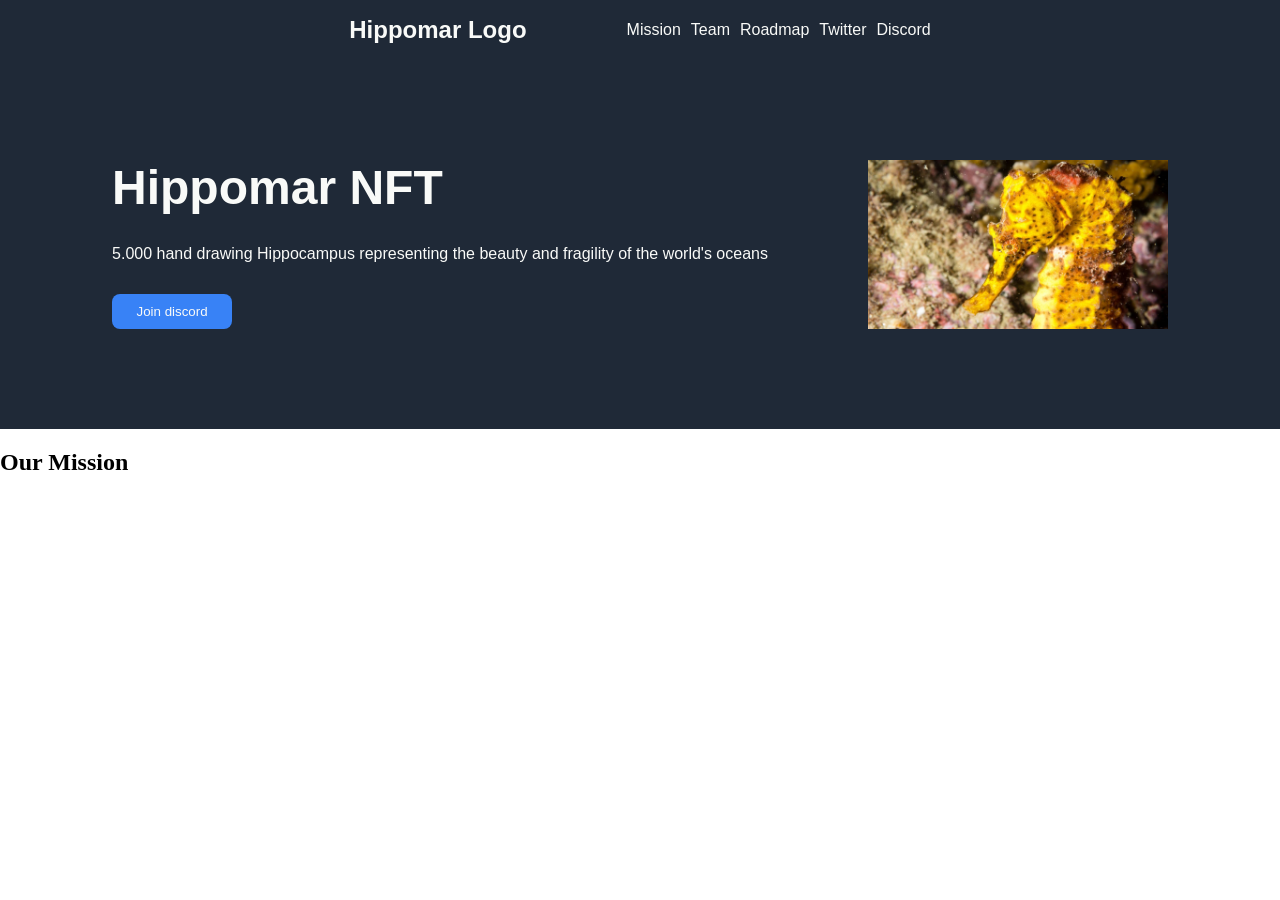
==== index.html @ c5e84b54 "Add the first two sections in the main page" ====
<!DOCTYPE html>
<html lang="en">
<head>
    <meta charset="UTF-8">
    <link rel="stylesheet" href="./css/style.css">
    <meta name="viewport" content="width=device-width, initial-scale=1.0">
    <title>Hippomar NFT</title>
</head>
<body>
    <div class="header">
        <div class="header-logo">Hippomar Logo</div>
        <ul class="menu-header">
            <li><a href="#mission">Mission</a></li>
            <li><a href="#team">Team</a></li>
            <li><a href="#roadmap">Roadmap</a></li>
            <li><a href="https://twitter.com/hippomarnft" target="_blank">Twitter</a></li>
            <li><a href="https://discord.gg/rsWvS7sZ" target="_blank">Discord</a></li>
        </ul>
    </div>
    <div class="content">
        <div class="sub-header">
          <div class="left-sub-header"> 
            <h1>Hippomar NFT</h1>
            <div class="description">5.000 hand drawing Hippocampus representing the beauty and fragility of the world's oceans</div>
            <button class="discord-button">Join discord</button>
          </div> 
          <img src="./img/seahorse.jpg">
        </div>
        <div id="mission" class="mission">
          <h2>Our Mission</h2>
          <img>
        </div>
        <div id="team" class="team"></div>
        <div id="roadmap" class="roadmap"></div>
        
    </div>
    <div class="footer">

    </div>
</body>
</html>
---- css/style.css ----
body{
  display: flex;
  min-height: 100vh;
  margin: 0;
  flex-direction: column;
  min-width: 100vh
}

.content{
  display: flex;
  flex-direction: column;
}

a{
  text-decoration: none;
  color: #F9FAF8;
}

ul{
  list-style-type: none;
}

.header{
  background-color: #1F2937;
  height: 60px;
  display: flex;
  justify-content: center;
  align-items: center;
}

h1{
  margin: 0;
}

.menu-header{
    display: flex;
    padding: 0 100px;
    justify-content: space-between;
    gap: 10px;
}

.header-logo{
    color: #F9FAF8;
    margin-left: 100px;
    font-size: 24px;
    font-weight: 700;
}

.sub-header{
    background-color: #1F2937;
    display: flex;
    justify-content: center;
    padding: 100px;
}

img{
  width: 300px;
}

button{
  border: none;
  border-radius: 8px;
  background-color: #3882F6;
  color: #F9FAF8;
  padding: 10px;
  width: 120px;
}

.left-sub-header{
    margin-right: 100px;
    display: flex;
    flex-direction: column;
    justify-content: space-between;
    gap: 10px;
}
h1,
.description,
.menu-header,
.header-logo{
    color: #F9FAF8;
    font-family: Verdana, Geneva, Tahoma, sans-serif ;
}

h1{
  font-size: 48px;
  font-weight: 900;
}
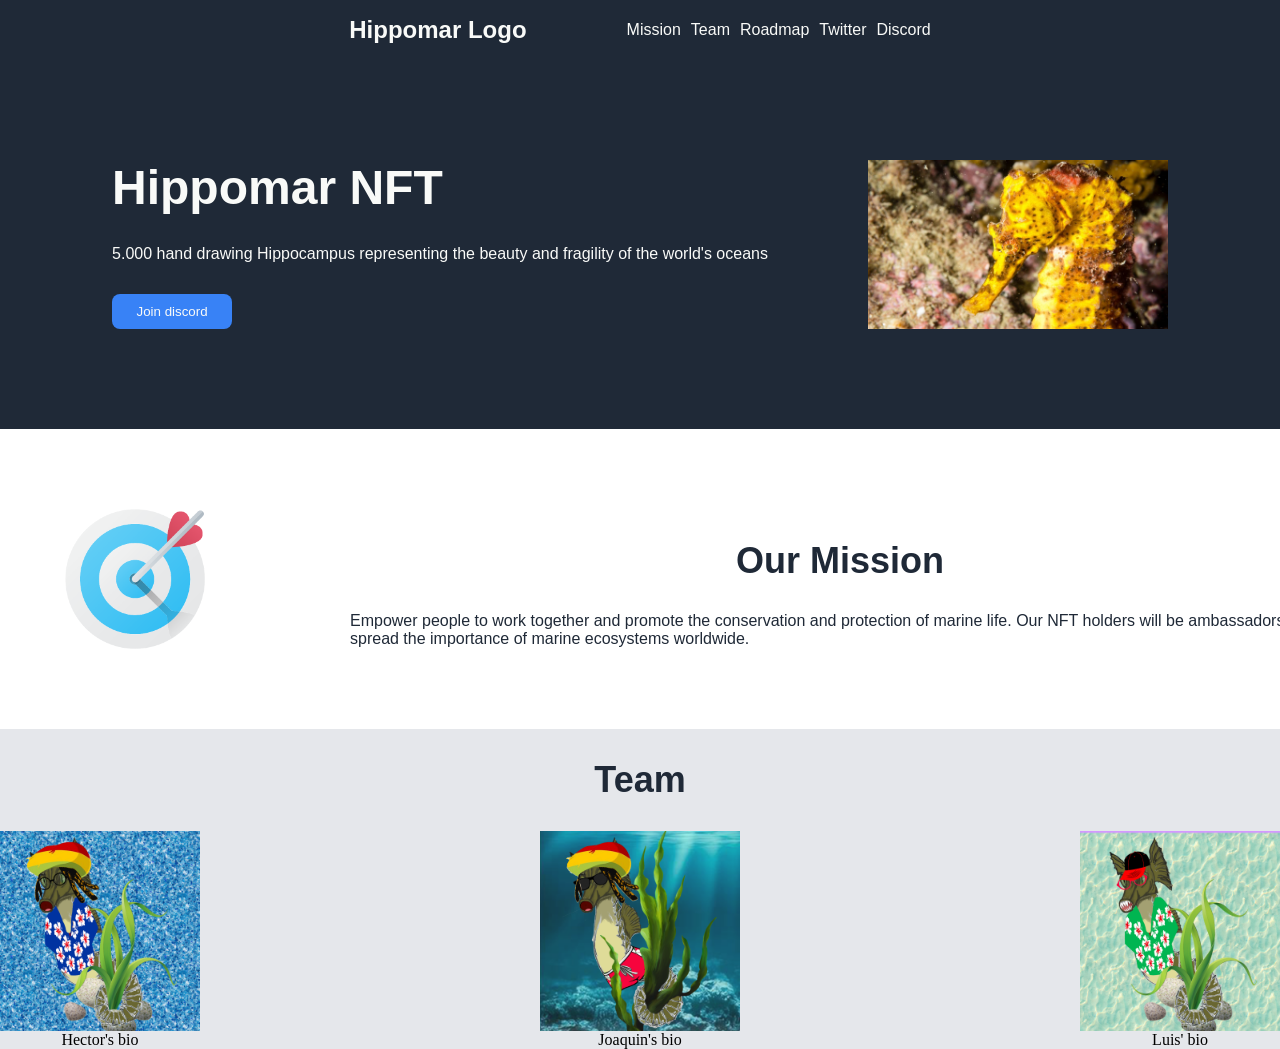
==== commit 29b4347c: "Add new section and profile images from members of the team" ====
--- a/index.html
+++ b/index.html
@@ -24,15 +24,33 @@
             <div class="description">5.000 hand drawing Hippocampus representing the beauty and fragility of the world's oceans</div>
             <button class="discord-button">Join discord</button>
           </div> 
-          <img src="./img/seahorse.jpg">
+          <img src="./img/seahorse.jpg" class="seahorse-img">
         </div>
         <div id="mission" class="mission">
-          <h2>Our Mission</h2>
-          <img>
+          <img src="./img/mission.png" class="mission-img">
+          <div class="mission-sub-container">
+            <h2>Our Mission</h2>
+            <div class="mission-statement">Empower people to work together and promote the conservation and protection of marine life. Our NFT holders will be ambassadors to spread the importance of marine ecosystems worldwide.</div>
+          </div>
         </div>
-        <div id="team" class="team"></div>
-        <div id="roadmap" class="roadmap"></div>
-        
+        <div id="team" class="team">
+          <h2>Team</h2>
+          <div class="pics-container">
+            <div class="pic-bio">
+              <img src="./img/hector.png" class="team-pics">
+              <div class="bio">Hector's bio</div>
+            </div>
+            <div class="pic-bio">
+              <img src="./img/joaquin.png" class="team-pics">
+              <div class="bio">Joaquin's bio</div>
+            </div>
+            <div class="pic-bio">
+              <img src="./img/luis.png" class="team-pics">
+              <div class="bio">Luis' bio</div>
+            </div>
+          </div>
+        </div>
+        <div id="roadmap" class="roadmap"></div> 
     </div>
     <div class="footer">
 
--- a/css/style.css
+++ b/css/style.css
@@ -53,7 +53,7 @@
     padding: 100px;
 }
 
-img{
+.seahorse-img{
   width: 300px;
 }
 
@@ -86,3 +86,55 @@
   font-weight: 900;
 }
 
+.mission{
+  display: flex;
+  margin: -50px;
+}
+
+.mission-img{
+  width: 400px;
+}
+
+.mission-sub-container{
+  display: flex;
+  flex-direction: column;
+  justify-content: center;
+  align-items: center;
+
+}
+
+h2,
+.mission-statement{
+  color: #1F2937;
+  font-family: Verdana, Geneva, Tahoma, sans-serif ;
+}
+
+h2{
+  font-size: 36px;
+  font-weight: 900;
+  text-align: center;
+}
+
+.team{
+  background-color: #E5E7EB;
+}
+
+.team-pics{
+  width: 200px;
+}
+
+.pics-container{
+  display: flex;
+  justify-content: space-between;
+}
+
+.pic-bio{
+  display: flex;
+  flex-direction: column;
+  align-items: center;
+}
+
+
+
+
+
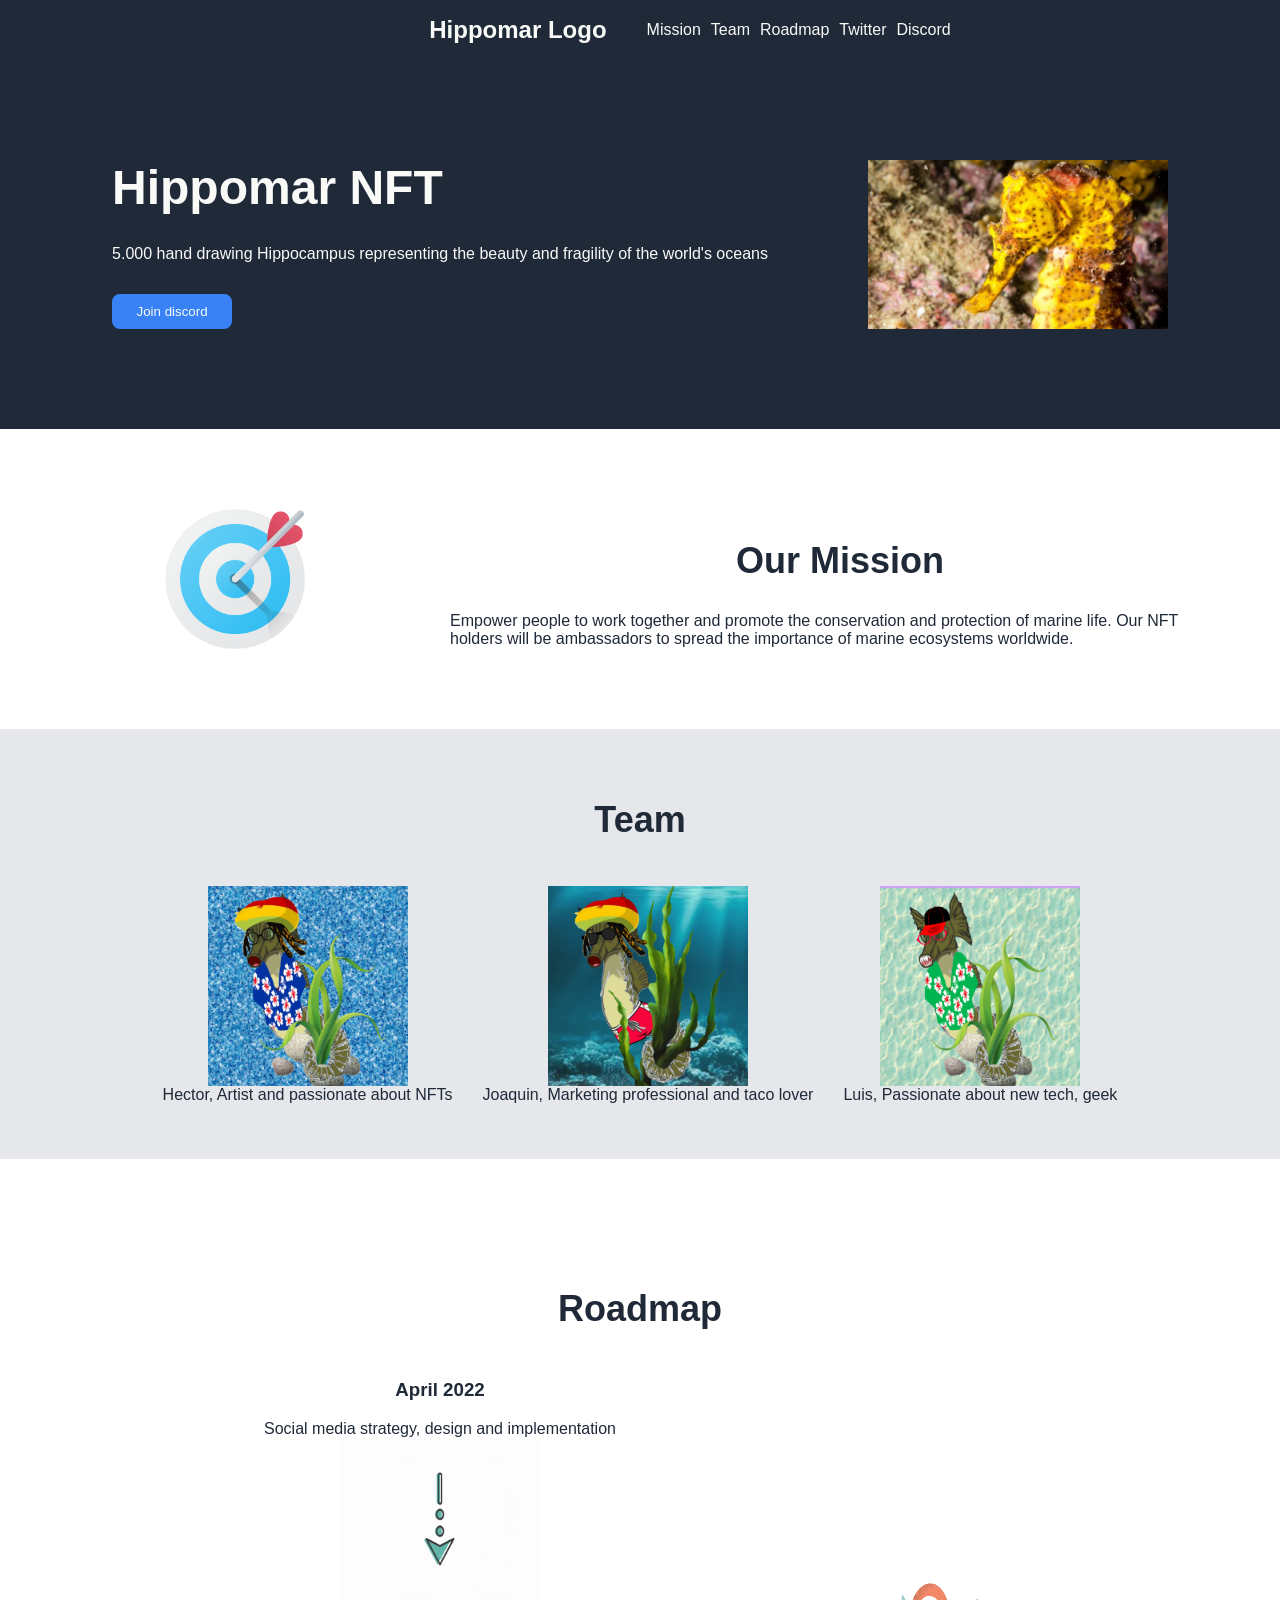
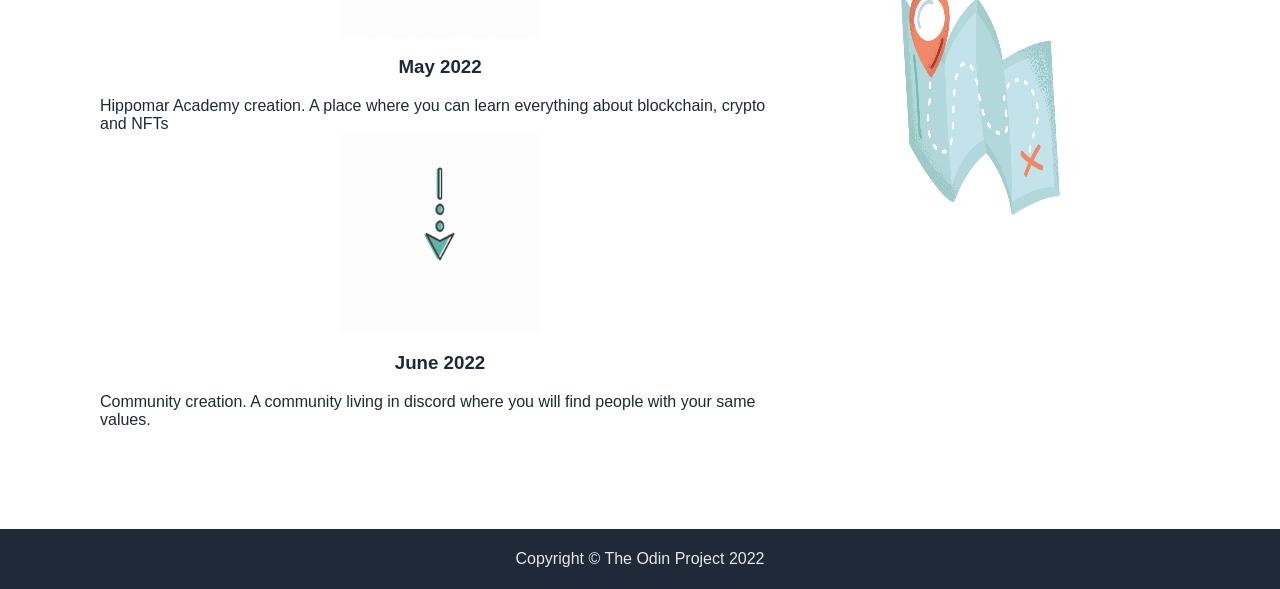
==== commit fb23ae8a: "add new sections roadmap, footer and finishing details" ====
--- a/index.html
+++ b/index.html
@@ -18,42 +18,60 @@
         </ul>
     </div>
     <div class="content">
-        <div class="sub-header">
-          <div class="left-sub-header"> 
-            <h1>Hippomar NFT</h1>
-            <div class="description">5.000 hand drawing Hippocampus representing the beauty and fragility of the world's oceans</div>
-            <button class="discord-button">Join discord</button>
-          </div> 
-          <img src="./img/seahorse.jpg" class="seahorse-img">
+      <div class="sub-header">
+        <div class="left-sub-header"> 
+          <h1>Hippomar NFT</h1>
+          <div class="description">5.000 hand drawing Hippocampus representing the beauty and fragility of the world's oceans</div>
+          <button class="discord-button">Join discord</button>
+        </div> 
+        <img src="./img/seahorse.jpg" class="seahorse-img">
+      </div>
+      <div id="mission" class="mission">
+        <img src="./img/mission.png" class="mission-img">
+        <div class="mission-sub-container">
+          <h2>Our Mission</h2>
+          <div class="mission-statement">Empower people to work together and promote the conservation and protection of marine life. Our NFT holders will be ambassadors to spread the importance of marine ecosystems worldwide.</div>
         </div>
-        <div id="mission" class="mission">
-          <img src="./img/mission.png" class="mission-img">
-          <div class="mission-sub-container">
-            <h2>Our Mission</h2>
-            <div class="mission-statement">Empower people to work together and promote the conservation and protection of marine life. Our NFT holders will be ambassadors to spread the importance of marine ecosystems worldwide.</div>
+      </div>
+      <div id="team" class="team">
+        <h2>Team</h2>
+        <div class="pics-container">
+          <div class="pic-bio">
+            <img src="./img/hector.png" class="team-pics">
+            <div class="bio">Hector, Artist and passionate about NFTs</div>
+          </div>
+          <div class="pic-bio">
+            <img src="./img/joaquin.png" class="team-pics">
+            <div class="bio">Joaquin, Marketing professional and taco lover</div>
+          </div>
+          <div class="pic-bio">
+            <img src="./img/luis.png" class="team-pics">
+            <div class="bio">Luis, Passionate about new tech, geek</div>
           </div>
         </div>
-        <div id="team" class="team">
-          <h2>Team</h2>
-          <div class="pics-container">
-            <div class="pic-bio">
-              <img src="./img/hector.png" class="team-pics">
-              <div class="bio">Hector's bio</div>
-            </div>
-            <div class="pic-bio">
-              <img src="./img/joaquin.png" class="team-pics">
-              <div class="bio">Joaquin's bio</div>
-            </div>
-            <div class="pic-bio">
-              <img src="./img/luis.png" class="team-pics">
-              <div class="bio">Luis' bio</div>
-            </div>
+      </div>
+      <div id="roadmap" class="roadmap">
+        <h2>Roadmap</h2>
+        <div class="roadmap-sub-container">
+          <div class="roadmap-sub-left">
+            
+            <h3 class="roadmap-title">April 2022</h3>
+            <div class="roadmap-desc">Social media strategy, design and implementation</div>
+            <img class="arrow-down" src="./img/arrowdown.gif">
+            <h3 class="roadmap-title">May 2022</h3>
+            <div class="roadmap-desc">Hippomar Academy creation. A place where you can learn everything about blockchain, crypto and NFTs</div>
+            <img class="arrow-down" src="./img/arrowdown.gif">
+            <h3 class="roadmap-title">June 2022</h3>
+            <div class="roadmap-desc">Community creation. A community living in discord where you will find people with your same values.</div>
           </div>
+          <img src="./img/roadmap.png" class="roadmap-img">
         </div>
-        <div id="roadmap" class="roadmap"></div> 
-    </div>
+        
+      </div> 
+  </div>
+   
     <div class="footer">
-
+      <div class="footer-text">Copyright © The Odin Project 2022</div>
     </div>
 </body>
 </html>
--- a/css/style.css
+++ b/css/style.css
@@ -1,9 +1,8 @@
 body{
   display: flex;
+  flex-direction: column;
   min-height: 100vh;
   margin: 0;
-  flex-direction: column;
-  min-width: 100vh
 }
 
 .content{
@@ -20,7 +19,8 @@
   list-style-type: none;
 }
 
-.header{
+.header,
+.footer{
   background-color: #1F2937;
   height: 60px;
   display: flex;
@@ -34,7 +34,6 @@
 
 .menu-header{
     display: flex;
-    padding: 0 100px;
     justify-content: space-between;
     gap: 10px;
 }
@@ -55,6 +54,8 @@
 
 .seahorse-img{
   width: 300px;
+  height: auto;  
+  
 }
 
 button{
@@ -89,6 +90,9 @@
 .mission{
   display: flex;
   margin: -50px;
+  padding: 0 100px;
+  justify-content: center;
+
 }
 
 .mission-img{
@@ -100,11 +104,15 @@
   flex-direction: column;
   justify-content: center;
   align-items: center;
-
+  flex: 1 1 auto;
+  width: 200px;
 }
 
 h2,
-.mission-statement{
+.mission-statement,
+.bio,
+.roadmap-desc,
+h3{
   color: #1F2937;
   font-family: Verdana, Geneva, Tahoma, sans-serif ;
 }
@@ -117,6 +125,7 @@
 
 .team{
   background-color: #E5E7EB;
+  padding: 40px;
 }
 
 .team-pics{
@@ -125,13 +134,44 @@
 
 .pics-container{
   display: flex;
-  justify-content: space-between;
+  justify-content: center;
+  flex-wrap: wrap;
 }
 
 .pic-bio{
   display: flex;
   flex-direction: column;
   align-items: center;
+  margin: 15px;
+}
+
+.roadmap-img{
+  width: 400px;
+  flex: 0 0 auto;
+}
+
+.roadmap{
+  padding: 100px;
+}
+
+.arrow-down{
+  width: 200px;
+}
+
+.roadmap-sub-container{
+  display: flex;
+  justify-content: center;
+}
+
+.roadmap-sub-left{
+  display: flex;
+  flex-direction: column;
+  align-items: center;
+}
+
+.footer-text{
+  color: #E5E7EB ;
+  font-family: Verdana, Geneva, Tahoma, sans-serif ;
 }
 
 
